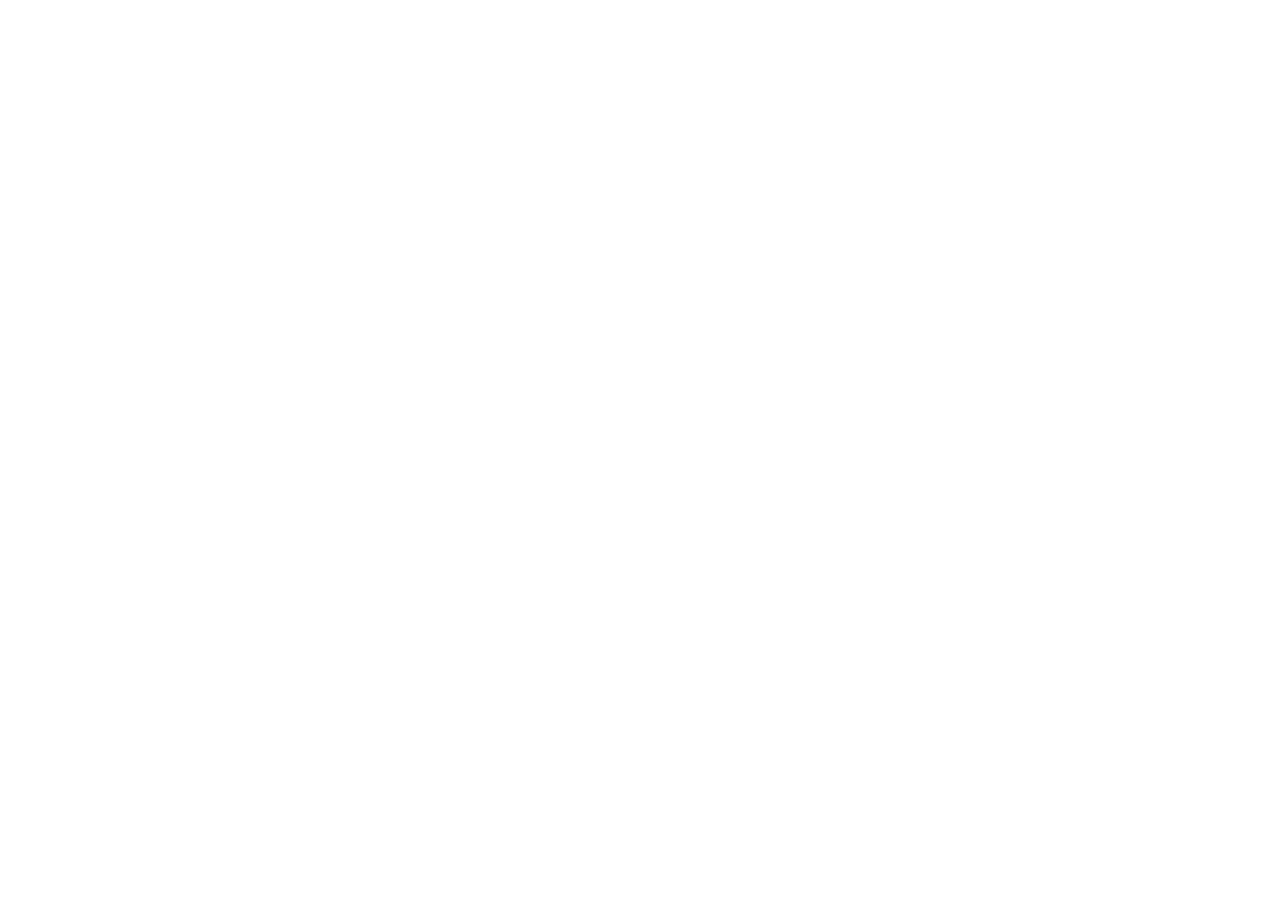
==== index.html @ 8310f251 "Add files via upload" ====
<!DOCTYPE html>
<html lang="en">
  <head>
      <meta charset="UTF-8" />
      <meta name="viewport" content="width=device-width, intial-scale=1.0 " >
      <link rel="stylesheet" href="styles.css" />

     <link rel="preconnect" href="https://fonts.googleapis.com">
<link rel="preconnect" href="https://fonts.gstatic.com" crossorigin>
<link href="https://fonts.googleapis.com/css2?family=Oswald:wght@600&display=swap" rel="stylesheet">

      <title>RRT</title>


  </head>
  <body>
    <section>
      <div>

        <section class="header">
            <div>
    
              <img class="simon"  src="./images/simon.png" alt=""> 
              
            </div>
            <div>
              <img class="h1" src="./images/text1.svg" alt="" >
    
            </div>  
    
          </section>
      </div>
      <div>

        <section class="header2">
  
          <div>
            <img class="back" src="./images/background2.png" alt="" >
            <img class="we" src="./images/We.svg" alt="">
            <img class="sd" src="./images/simplify designing..svg" alt="">

            <img class="sdtext" src="./images/sdtext.svg" alt="">

            <img class="ip" src="./images/improve processes..svg" alt="">
            <img class="iptext" src="./images/iptext.svg" alt="" >

            <img class="ee" src="./images/enhance efficiency..svg" alt="">
            <img class="eetext" src="./images/eetext.svg" alt="">

            <img class="checkbox" src="./images/checkbox.svg" alt="">
            <img class="checktext" src="./images/checktext.svg" alt="">
            

          </div>
          <div>

          </div>
  
        </section>
      </div>

    </section>

   

   

    </body>
</html>
---- styles.css ----
*{
    
    margin: 0;
    padding: 0;
    border: 0;
}

.header{
    position: relative;
    border: 0px solid;
    
}
.simon{
    position: absolute;
    width: 100%;
    height: auto;
    
    filter: brightness(65%);

}
.h1{
    position: absolute;
    width: 50%;
    height: auto;
   
    top: 10%;
    margin-top: 30px;
    left: 10%;
}
.back{
    position: absolute;
    width: 100%;
    height: auto;
    margin-top: 58%;
}
.we{
    position: absolute;
    width: 30%;
    height: auto;
    margin-top: 73%;
    margin-left: 9%;
   

}
.sd{
    position: absolute;
    width: 30%;
    height: auto;
    margin-top: 66%;
    margin-left: 44%;
}
.sdtext{
    position: absolute;
    width: 50%;
    height: auto;
    margin-top: 71%;
    margin-left: 44%;
    
}
.ip{
    position: absolute;
    width: 30%;
    height: auto;
    margin-top: 75%;
    margin-left: 44%;
}
.iptext{
    position: absolute;
   width: 50%;
   height: auto;
   margin-top: 79%;
   margin-left: 44%;

}
.ee{
    position: absolute;
    width: 30%;
    height: auto;
    margin-top: 85%;
    margin-left: 44%;
}
.eetext{
     position: absolute;
    width: 50%;
    height: auto;
    margin-top: 89%;
    margin-left: 44%;
}
.checkbox{
    position: absolute;
    width: 40%;
    height: auto;
    margin: 96%;
    margin-left: 44%;
}
.checktext{
    position: absolute;
    width: 35%;
    height: auto;
    margin: 98%;
    margin-left: 46%;
}
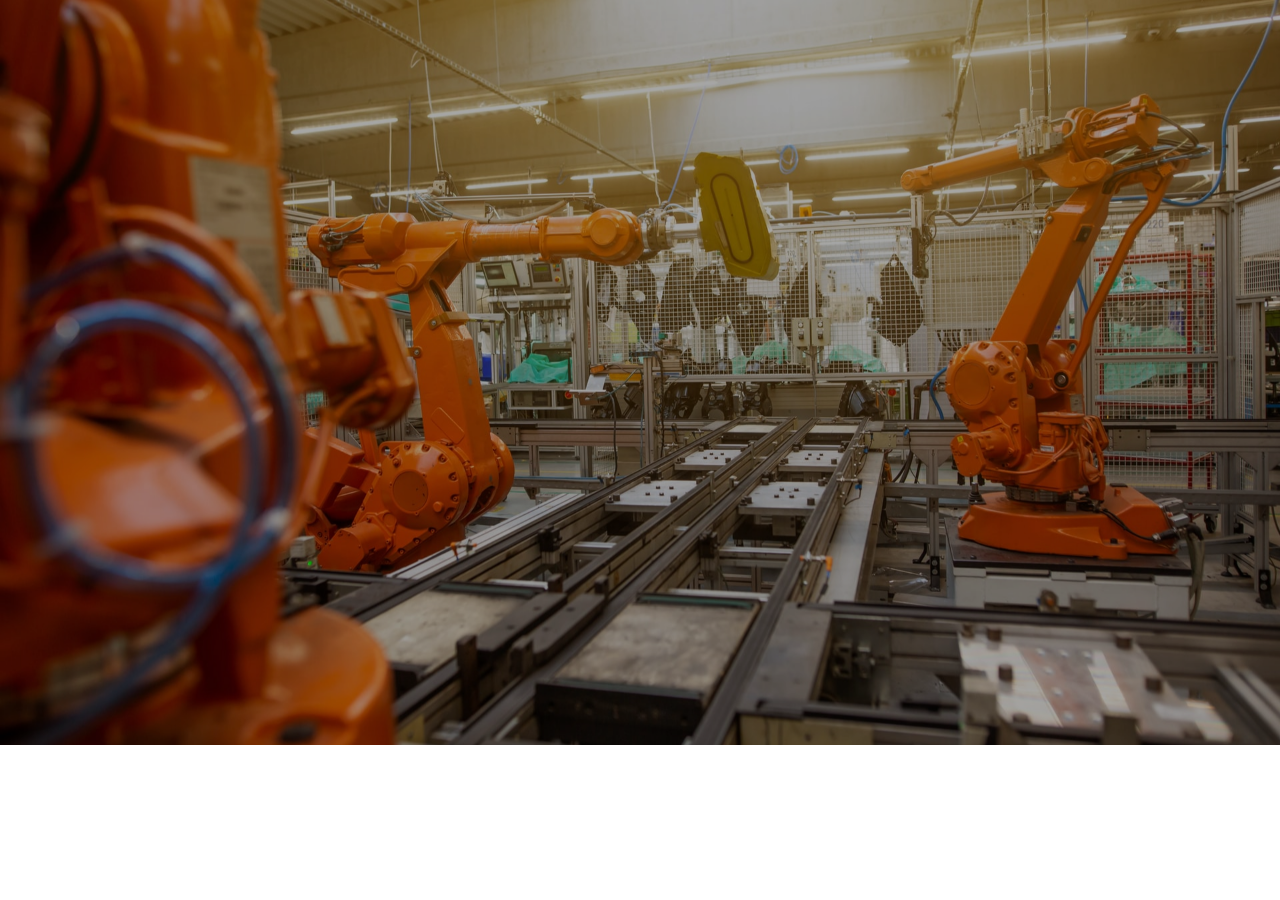
==== commit e2128552: "Update index.html" ====
--- a/index.html
+++ b/index.html
@@ -20,7 +20,7 @@
         <section class="header">
             <div>
     
-              <img class="simon"  src="./images/simon.png" alt=""> 
+              <img class="simon"  src="simon.png" alt=""> 
               
             </div>
             <div>
@@ -66,4 +66,4 @@
    
 
     </body>
-</html>+</html>
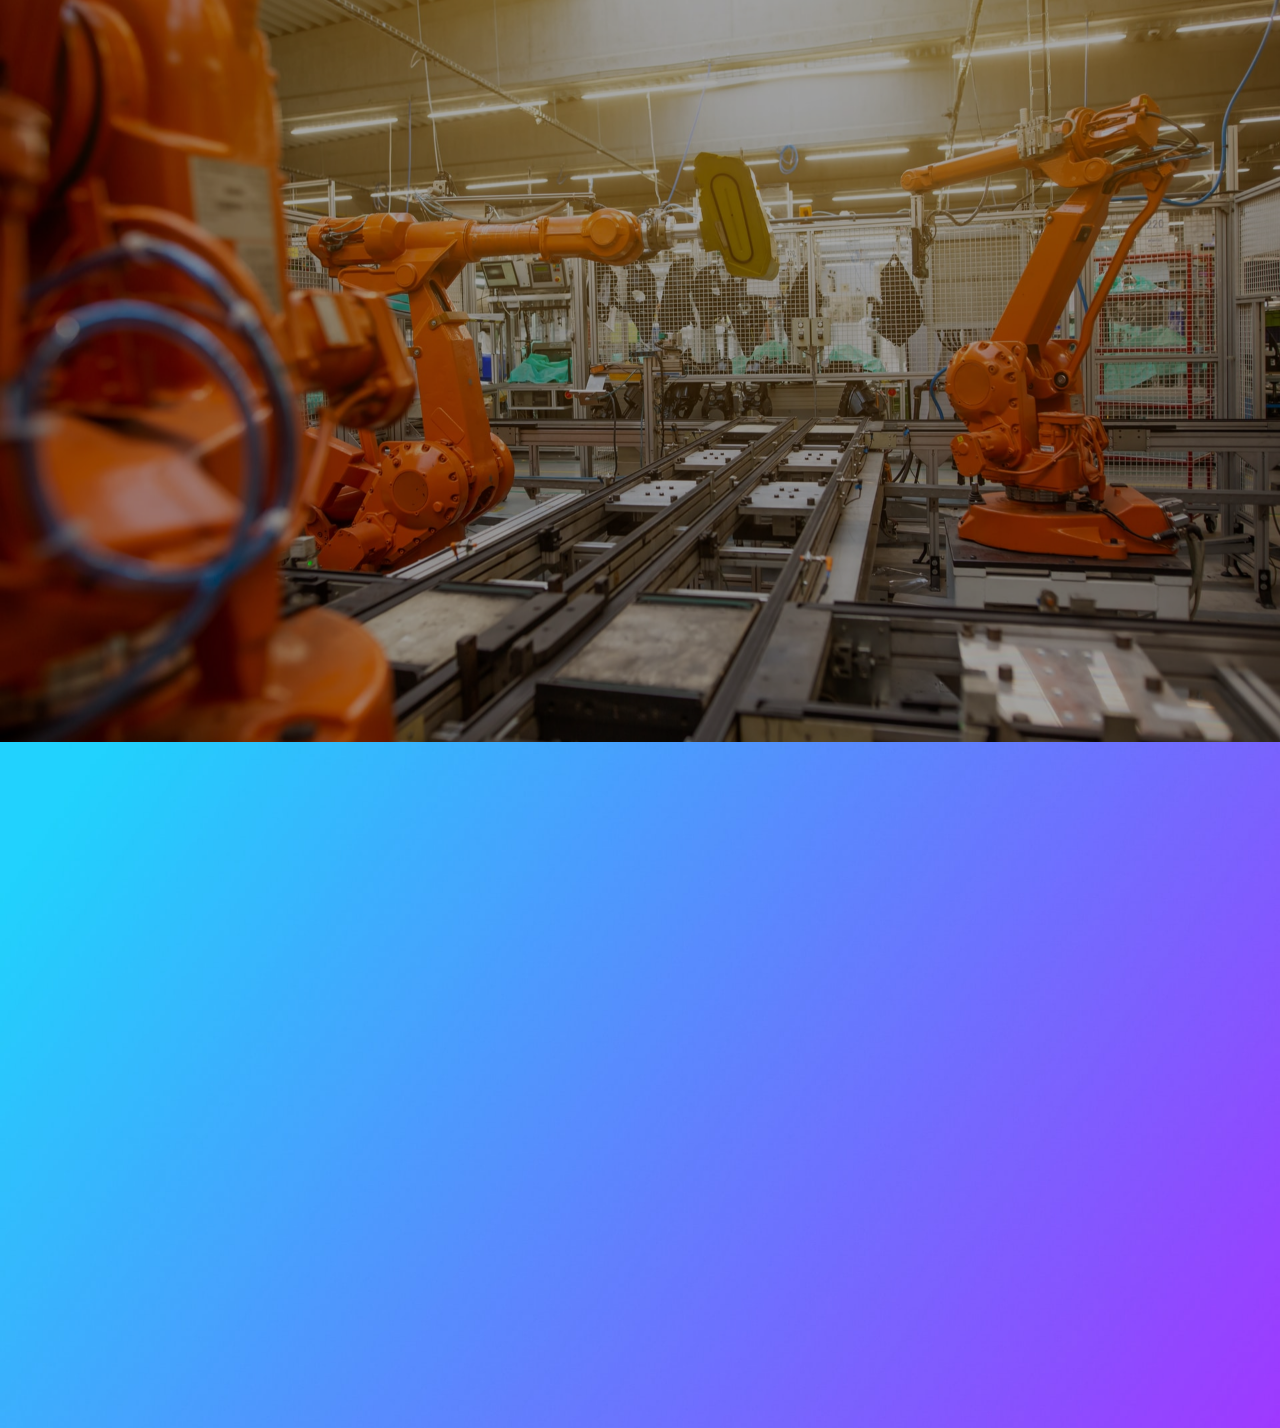
==== commit b7e0f91b: "Update index.html" ====
--- a/index.html
+++ b/index.html
@@ -35,7 +35,7 @@
         <section class="header2">
   
           <div>
-            <img class="back" src="./images/background2.png" alt="" >
+            <img class="back" src="./background2.png" alt="" >
             <img class="we" src="./images/We.svg" alt="">
             <img class="sd" src="./images/simplify designing..svg" alt="">
 
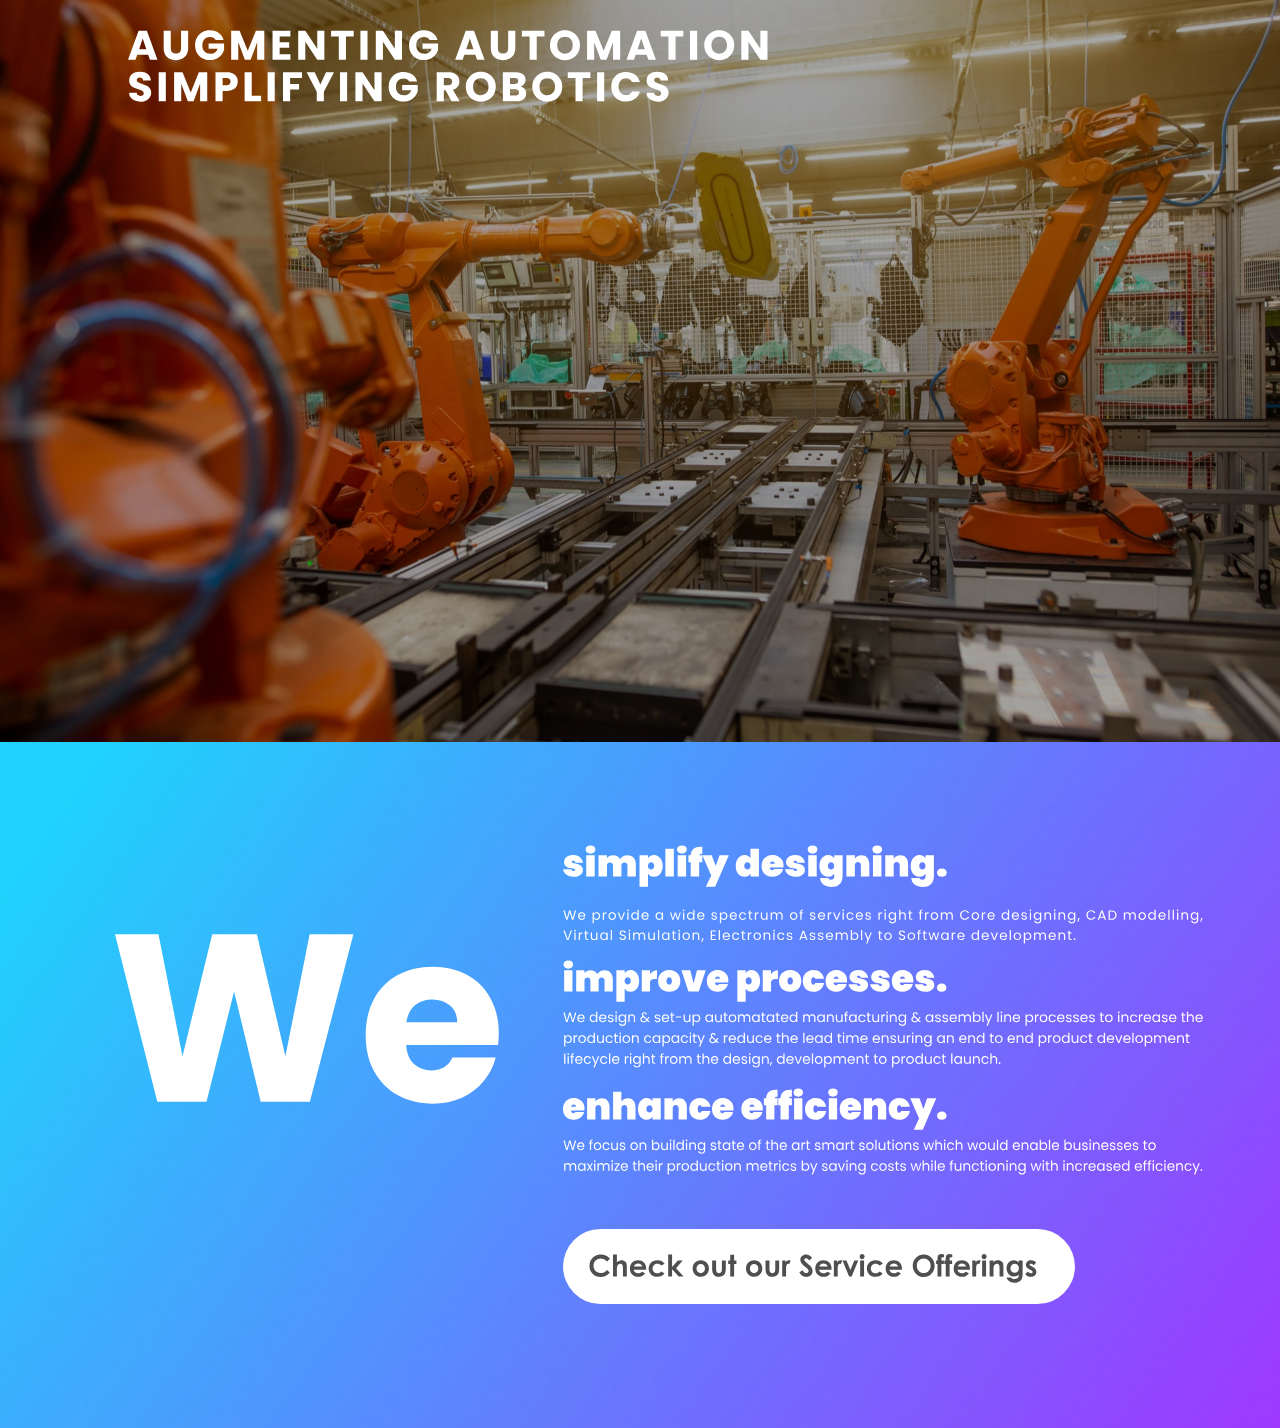
==== commit d436eea3: "Update index.html" ====
--- a/index.html
+++ b/index.html
@@ -24,7 +24,7 @@
               
             </div>
             <div>
-              <img class="h1" src="./images/text1.svg" alt="" >
+              <img class="h1" src="text1.svg" alt="" >
     
             </div>  
     
@@ -35,20 +35,20 @@
         <section class="header2">
   
           <div>
-            <img class="back" src="./background2.png" alt="" >
-            <img class="we" src="./images/We.svg" alt="">
-            <img class="sd" src="./images/simplify designing..svg" alt="">
+            <img class="back" src="background2.png" alt="" >
+            <img class="we" src="We.svg" alt="">
+            <img class="sd" src="simplify designing..svg" alt="">
 
-            <img class="sdtext" src="./images/sdtext.svg" alt="">
+            <img class="sdtext" src="sdtext.svg" alt="">
 
-            <img class="ip" src="./images/improve processes..svg" alt="">
-            <img class="iptext" src="./images/iptext.svg" alt="" >
+            <img class="ip" src="improve processes..svg" alt="">
+            <img class="iptext" src="/iptext.svg" alt="" >
 
-            <img class="ee" src="./images/enhance efficiency..svg" alt="">
-            <img class="eetext" src="./images/eetext.svg" alt="">
+            <img class="ee" src="enhance efficiency..svg" alt="">
+            <img class="eetext" src="eetext.svg" alt="">
 
-            <img class="checkbox" src="./images/checkbox.svg" alt="">
-            <img class="checktext" src="./images/checktext.svg" alt="">
+            <img class="checkbox" src="checkbox.svg" alt="">
+            <img class="checktext" src="checktext.svg" alt="">
             
 
           </div>
